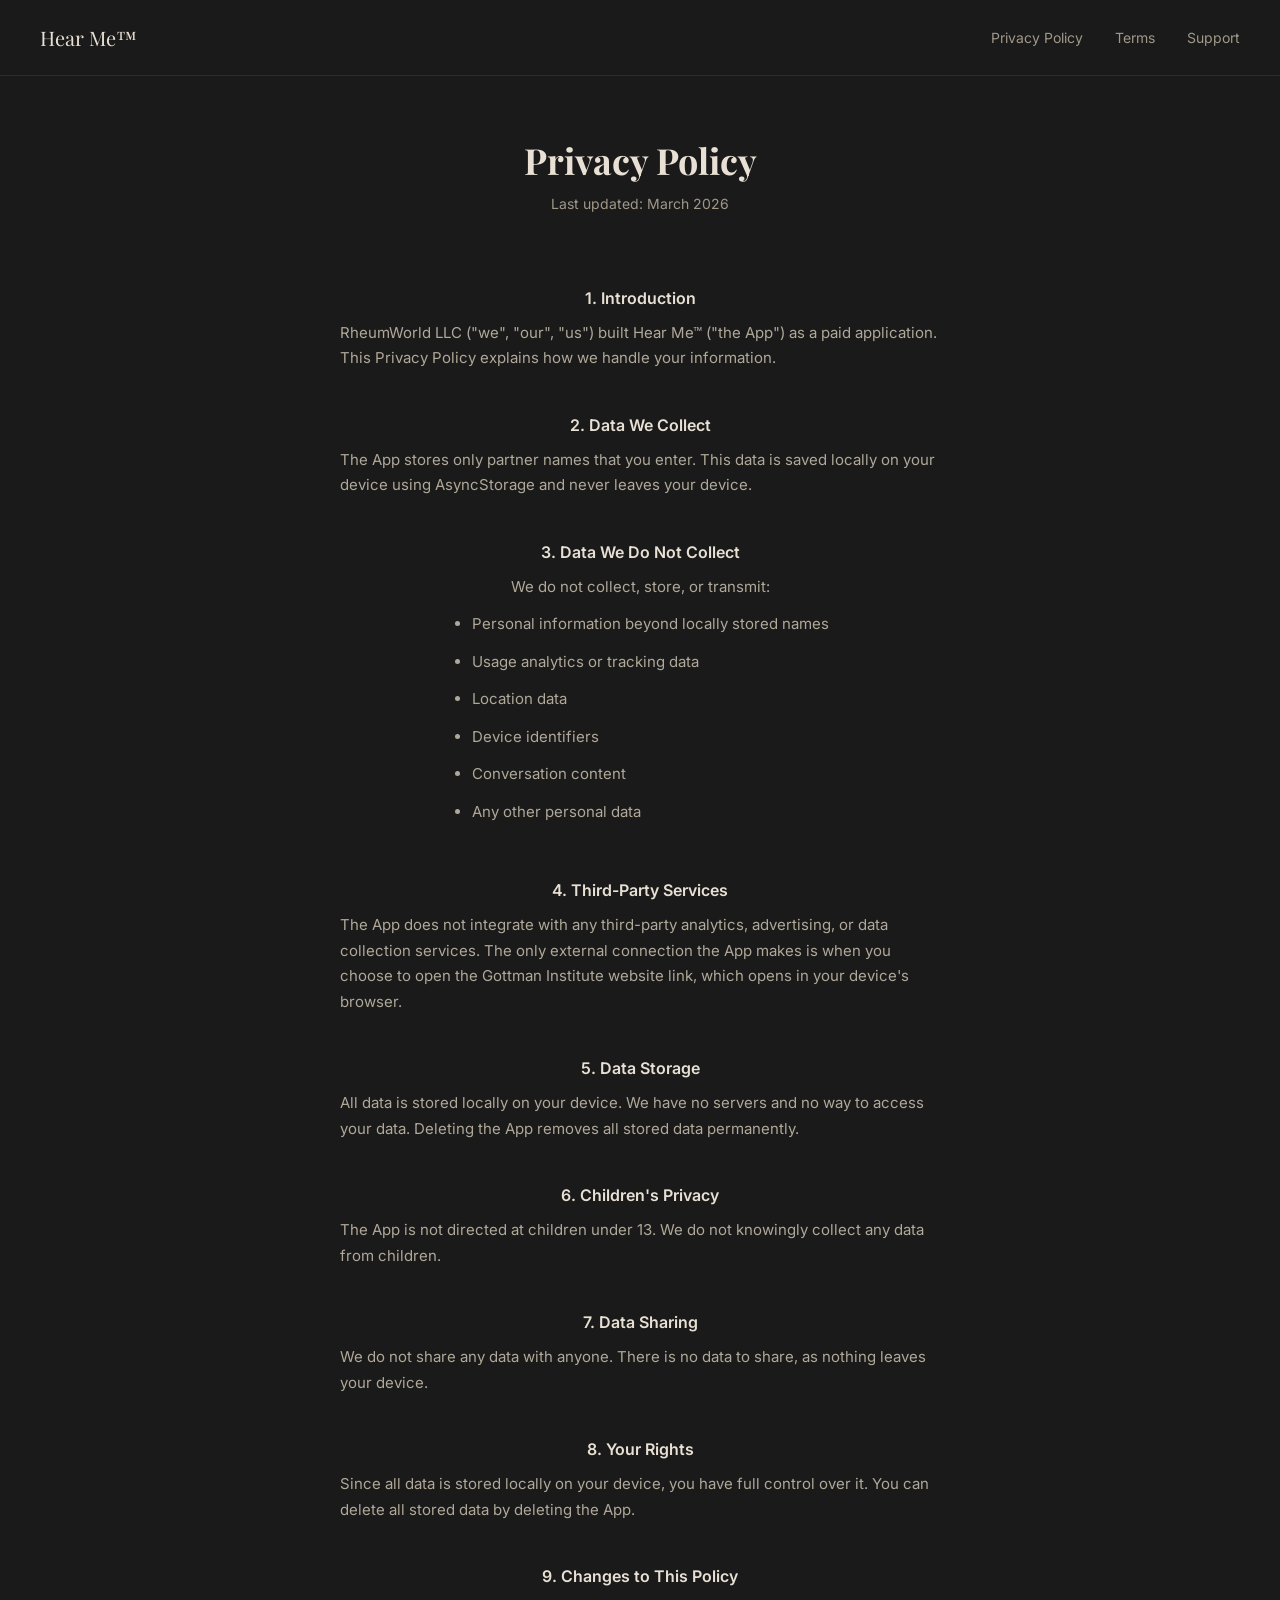
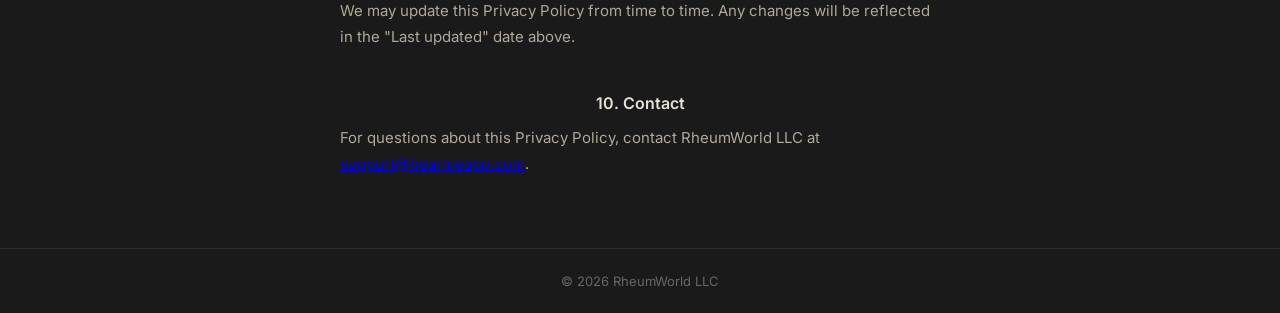
==== privacy.html @ 3414c8a2 "initial site with privacy policy, terms, and support pages" ====
<!DOCTYPE html>
<html lang="en">
<head>
  <meta charset="UTF-8">
  <meta name="viewport" content="width=device-width, initial-scale=1.0">
  <title>Privacy Policy - Hear Me™</title>
  <link rel="preconnect" href="https://fonts.googleapis.com">
  <link href="https://fonts.googleapis.com/css2?family=Playfair+Display:wght@700&family=Inter:wght@300;400;500;600&display=swap" rel="stylesheet">
  <link rel="stylesheet" href="style.css">
</head>
<body>
  <nav>
    <a href="/" class="nav-brand">Hear Me™</a>
    <div class="nav-links">
      <a href="/privacy.html">Privacy Policy</a>
      <a href="/terms.html">Terms</a>
      <a href="/support.html">Support</a>
    </div>
  </nav>

  <main class="legal">
    <h1>Privacy Policy</h1>
    <p class="updated">Last updated: March 2026</p>

    <h2>1. Introduction</h2>
    <p>RheumWorld LLC ("we", "our", "us") built Hear Me™ ("the App") as a paid application. This Privacy Policy explains how we handle your information.</p>

    <h2>2. Data We Collect</h2>
    <p>The App stores only partner names that you enter. This data is saved locally on your device using AsyncStorage and never leaves your device.</p>

    <h2>3. Data We Do Not Collect</h2>
    <p>We do not collect, store, or transmit:</p>
    <ul>
      <li>Personal information beyond locally stored names</li>
      <li>Usage analytics or tracking data</li>
      <li>Location data</li>
      <li>Device identifiers</li>
      <li>Conversation content</li>
      <li>Any other personal data</li>
    </ul>

    <h2>4. Third-Party Services</h2>
    <p>The App does not integrate with any third-party analytics, advertising, or data collection services. The only external connection the App makes is when you choose to open the Gottman Institute website link, which opens in your device's browser.</p>

    <h2>5. Data Storage</h2>
    <p>All data is stored locally on your device. We have no servers and no way to access your data. Deleting the App removes all stored data permanently.</p>

    <h2>6. Children's Privacy</h2>
    <p>The App is not directed at children under 13. We do not knowingly collect any data from children.</p>

    <h2>7. Data Sharing</h2>
    <p>We do not share any data with anyone. There is no data to share, as nothing leaves your device.</p>

    <h2>8. Your Rights</h2>
    <p>Since all data is stored locally on your device, you have full control over it. You can delete all stored data by deleting the App.</p>

    <h2>9. Changes to This Policy</h2>
    <p>We may update this Privacy Policy from time to time. Any changes will be reflected in the "Last updated" date above.</p>

    <h2>10. Contact</h2>
    <p>For questions about this Privacy Policy, contact RheumWorld LLC at <a href="mailto:support@hearmeapp.com">support@hearmeapp.com</a>.</p>
  </main>

  <footer>
    <p>&copy; 2026 RheumWorld LLC</p>
  </footer>
</body>
</html>
---- style.css ----
* {
  margin: 0;
  padding: 0;
  box-sizing: border-box;
}

body {
  font-family: 'Inter', -apple-system, sans-serif;
  background-color: #1a1a1a;
  color: #e8e0d4;
  min-height: 100vh;
  display: flex;
  flex-direction: column;
}

nav {
  display: flex;
  justify-content: space-between;
  align-items: center;
  padding: 24px 40px;
  border-bottom: 1px solid rgba(255, 255, 255, 0.08);
}

.nav-brand {
  font-family: 'Playfair Display', serif;
  font-size: 20px;
  color: #e8e0d4;
  text-decoration: none;
}

.nav-links {
  display: flex;
  gap: 32px;
}

.nav-links a {
  color: #a09888;
  text-decoration: none;
  font-size: 14px;
  font-weight: 400;
  transition: color 0.2s;
}

.nav-links a:hover {
  color: #c9a84c;
}

main {
  flex: 1;
  display: flex;
  flex-direction: column;
  justify-content: center;
  align-items: center;
  padding: 40px;
}

.hero h1 {
  font-family: 'Playfair Display', serif;
  font-size: 64px;
  font-weight: 700;
  text-align: center;
  margin-bottom: 8px;
}

.hero .subtitle {
  font-size: 18px;
  color: #a09888;
  text-align: center;
  margin-bottom: 32px;
  letter-spacing: 0.5px;
}

.hero .description {
  font-size: 16px;
  color: #a09888;
  text-align: center;
  max-width: 400px;
}

/* Legal pages */
.legal {
  max-width: 680px;
  margin: 0 auto;
  padding: 60px 40px;
}

.legal h1 {
  font-family: 'Playfair Display', serif;
  font-size: 36px;
  margin-bottom: 8px;
}

.legal .updated {
  font-size: 14px;
  color: #a09888;
  margin-bottom: 40px;
}

.legal h2 {
  font-size: 16px;
  font-weight: 600;
  color: #e8e0d4;
  margin-top: 32px;
  margin-bottom: 12px;
}

.legal p, .legal li {
  font-size: 15px;
  line-height: 1.7;
  color: #b0a898;
  margin-bottom: 12px;
}

.legal ul {
  padding-left: 20px;
  margin-bottom: 12px;
}

/* Support page */
.support {
  max-width: 680px;
  margin: 0 auto;
  padding: 60px 40px;
}

.support h1 {
  font-family: 'Playfair Display', serif;
  font-size: 36px;
  margin-bottom: 8px;
}

.support .subtitle {
  font-size: 16px;
  color: #a09888;
  margin-bottom: 40px;
}

.support h2 {
  font-size: 16px;
  font-weight: 600;
  margin-top: 32px;
  margin-bottom: 12px;
}

.support p {
  font-size: 15px;
  line-height: 1.7;
  color: #b0a898;
  margin-bottom: 12px;
}

.support a {
  color: #c9a84c;
  text-decoration: none;
}

.support a:hover {
  text-decoration: underline;
}

footer {
  text-align: center;
  padding: 24px;
  font-size: 13px;
  color: #666;
  border-top: 1px solid rgba(255, 255, 255, 0.08);
}

@media (max-width: 600px) {
  nav {
    padding: 16px 20px;
  }

  .nav-links {
    gap: 20px;
  }

  .hero h1 {
    font-size: 42px;
  }

  .legal, .support {
    padding: 40px 20px;
  }

  .legal h1, .support h1 {
    font-size: 28px;
  }
}
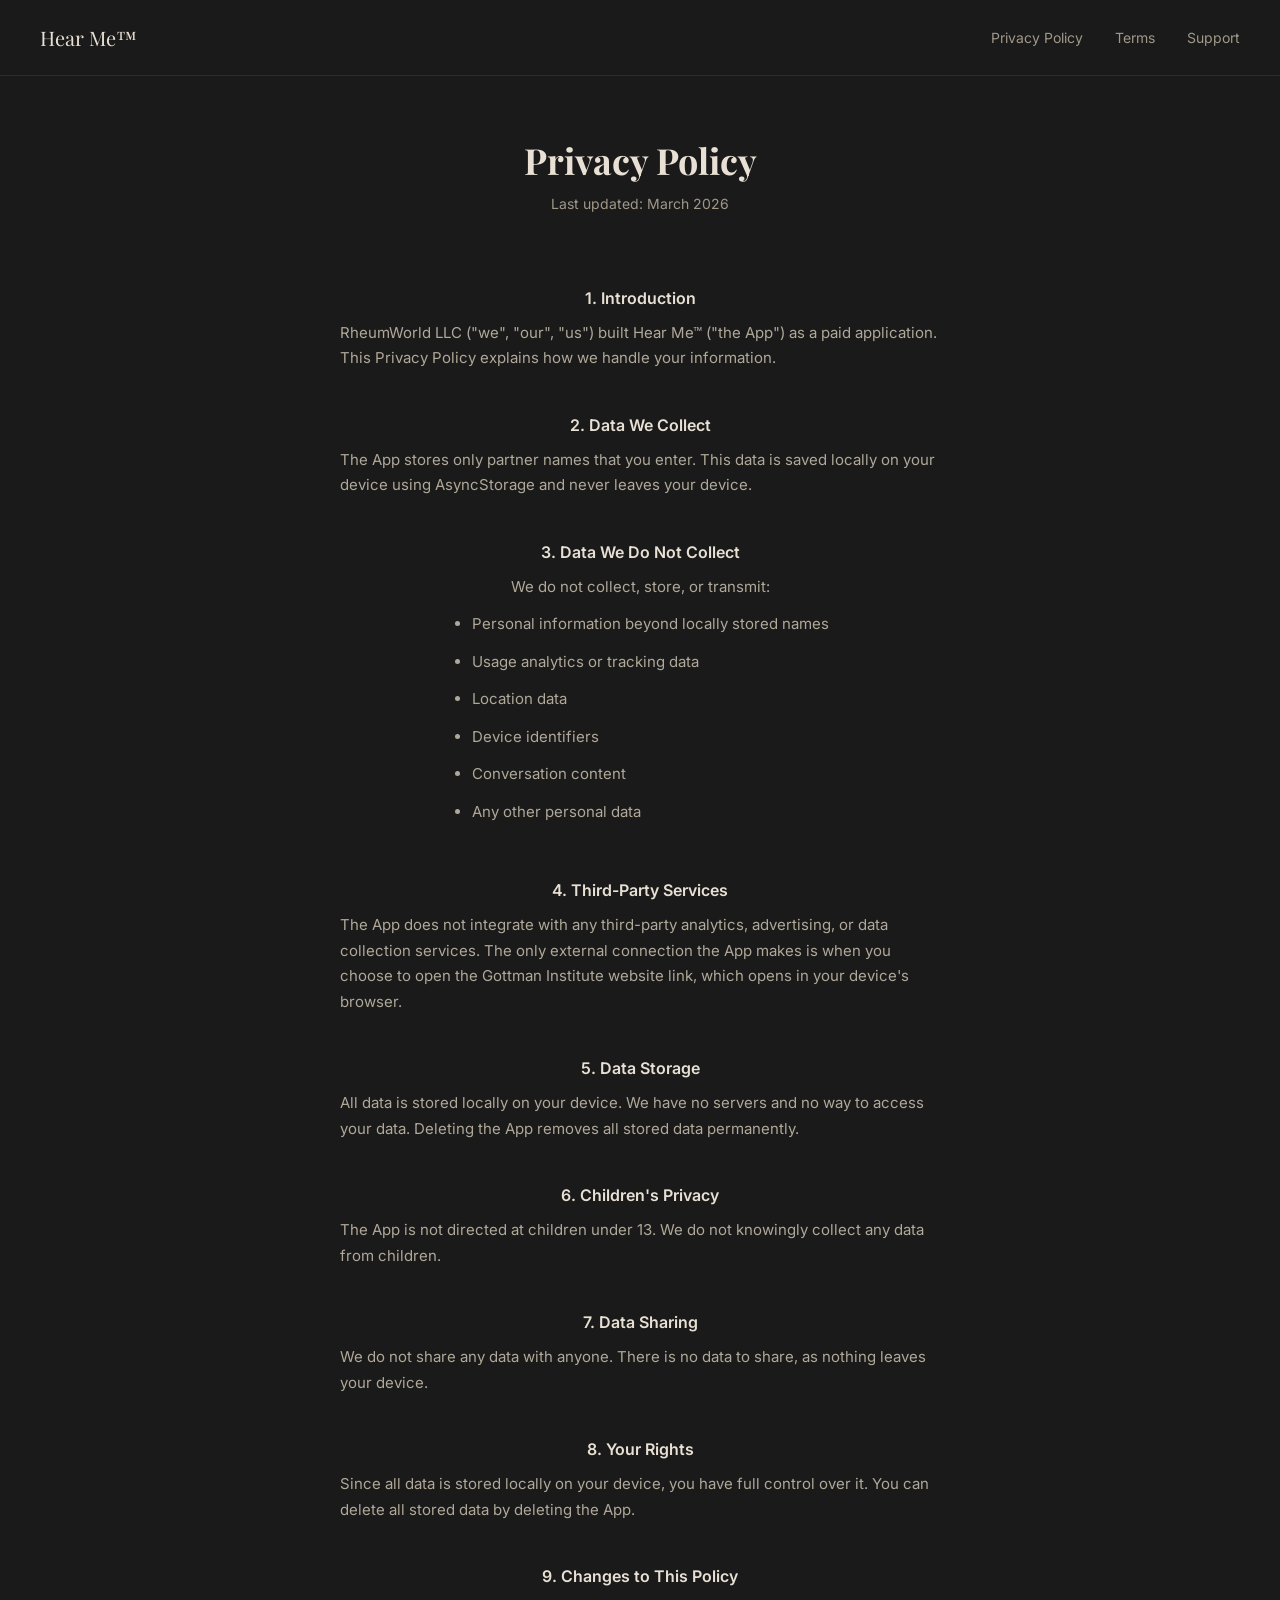
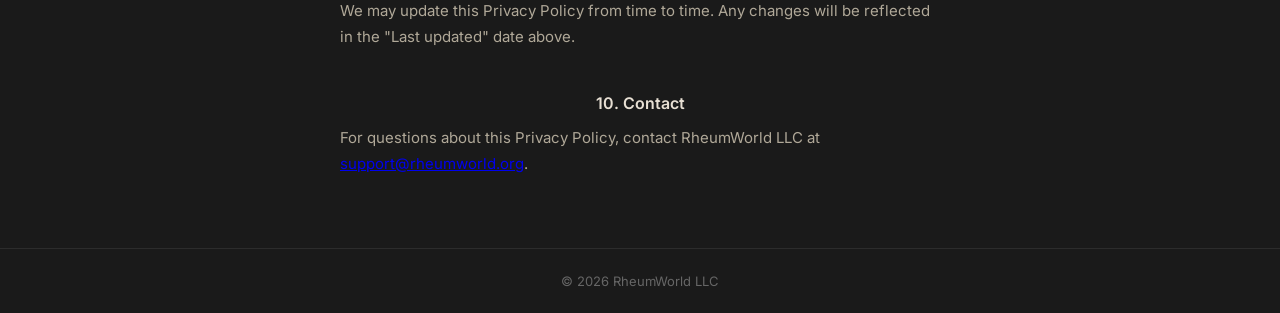
==== commit f2e1f6ea: "update support email to support@rheumworld.org" ====
--- a/privacy.html
+++ b/privacy.html
@@ -58,7 +58,7 @@
     <p>We may update this Privacy Policy from time to time. Any changes will be reflected in the "Last updated" date above.</p>
 
     <h2>10. Contact</h2>
-    <p>For questions about this Privacy Policy, contact RheumWorld LLC at <a href="mailto:support@hearmeapp.com">support@hearmeapp.com</a>.</p>
+    <p>For questions about this Privacy Policy, contact RheumWorld LLC at <a href="mailto:support@rheumworld.org">support@rheumworld.org</a>.</p>
   </main>
 
   <footer>
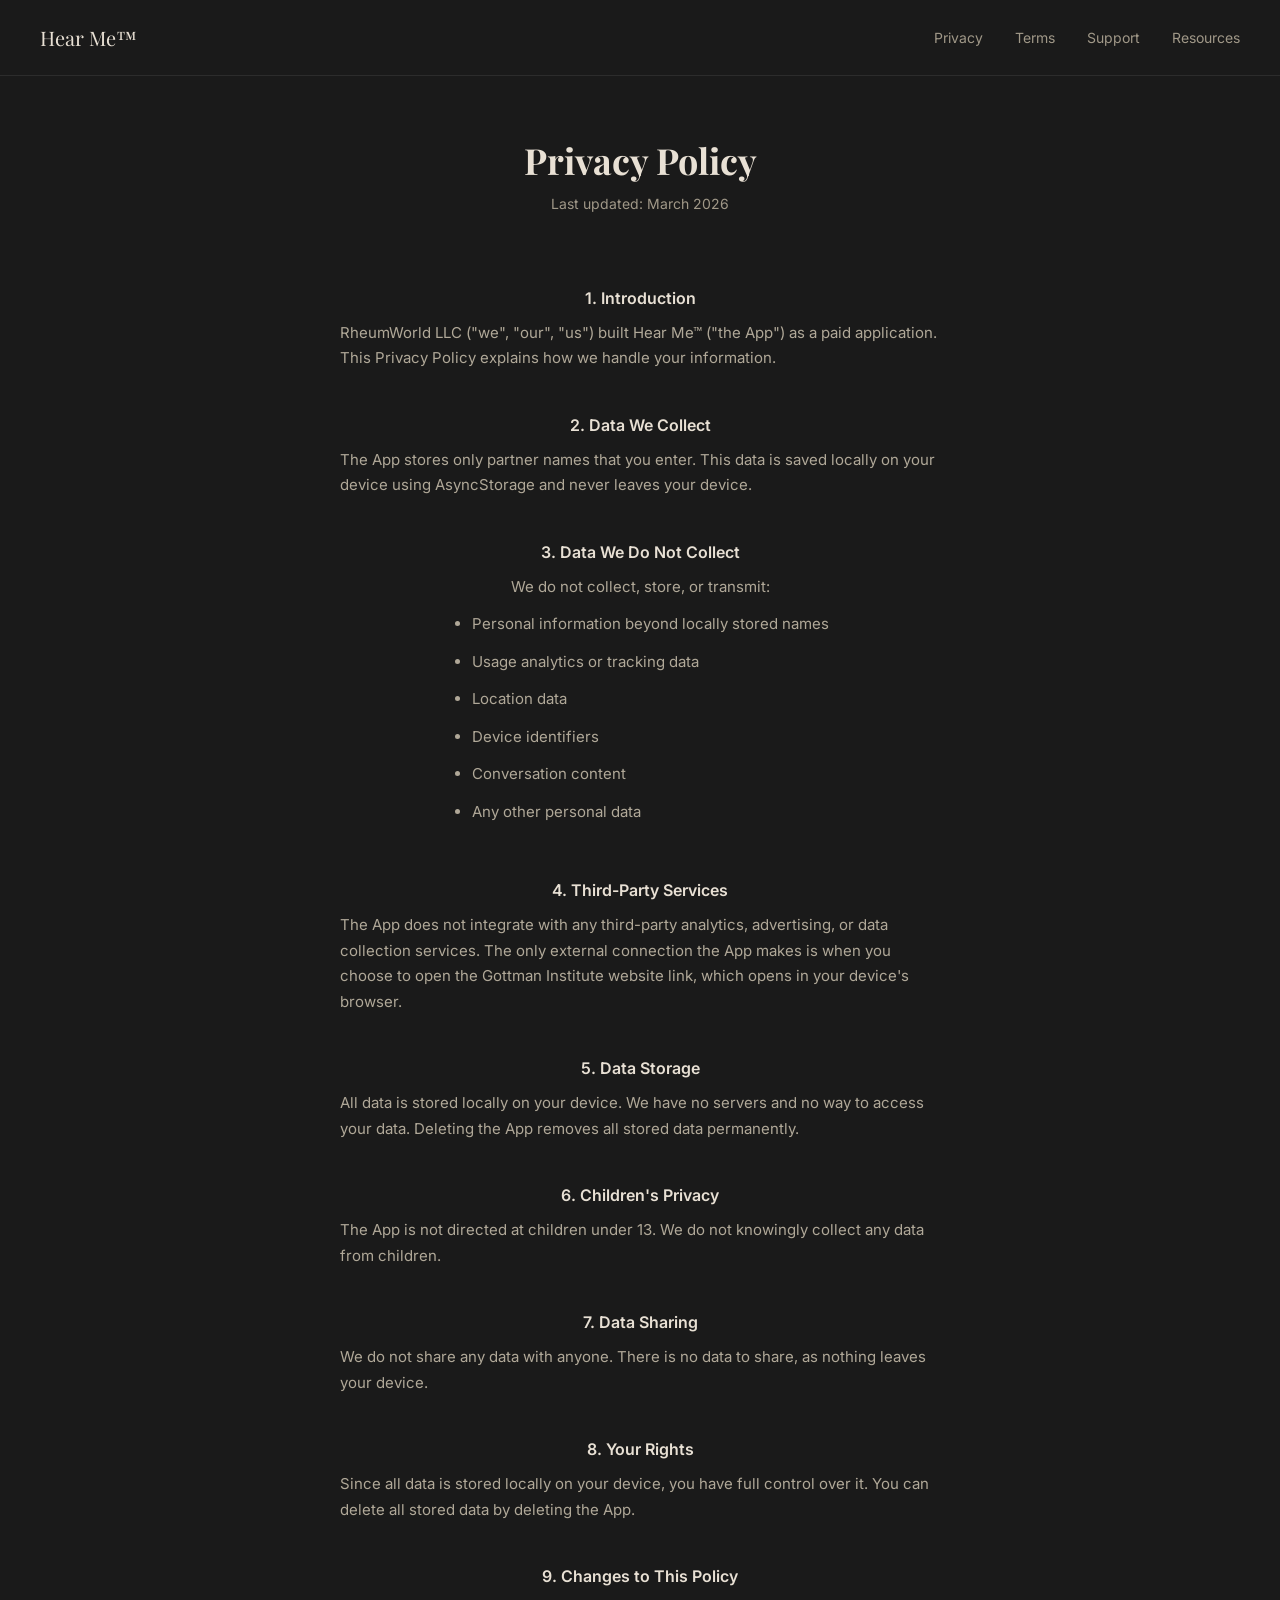
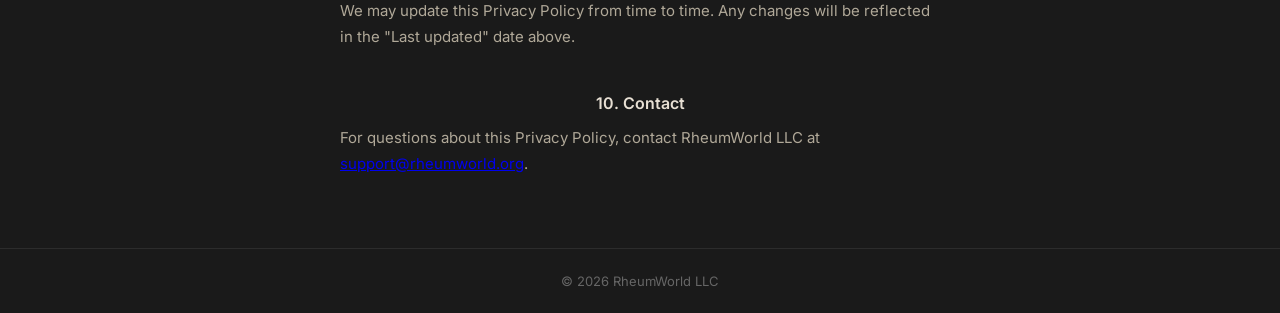
==== commit 4cfa6ada: "move resources to its own page, add nav link across all pages" ====
--- a/privacy.html
+++ b/privacy.html
@@ -12,9 +12,10 @@
   <nav>
     <a href="/" class="nav-brand">Hear Me™</a>
     <div class="nav-links">
-      <a href="/privacy.html">Privacy Policy</a>
+      <a href="/privacy.html">Privacy</a>
       <a href="/terms.html">Terms</a>
       <a href="/support.html">Support</a>
+      <a href="/resources.html">Resources</a>
     </div>
   </nav>
 
--- a/style.css
+++ b/style.css
@@ -158,6 +158,32 @@
   text-decoration: underline;
 }
 
+.support ul {
+  padding-left: 20px;
+  margin-bottom: 12px;
+}
+
+.support li {
+  font-size: 15px;
+  line-height: 1.7;
+  color: #b0a898;
+  margin-bottom: 8px;
+}
+
+.support li a {
+  color: #c9a84c;
+}
+
+.support h3 {
+  font-size: 15px;
+  font-weight: 600;
+  color: #c9a84c;
+  margin-top: 24px;
+  margin-bottom: 12px;
+  letter-spacing: 0.5px;
+  text-transform: uppercase;
+}
+
 footer {
   text-align: center;
   padding: 24px;
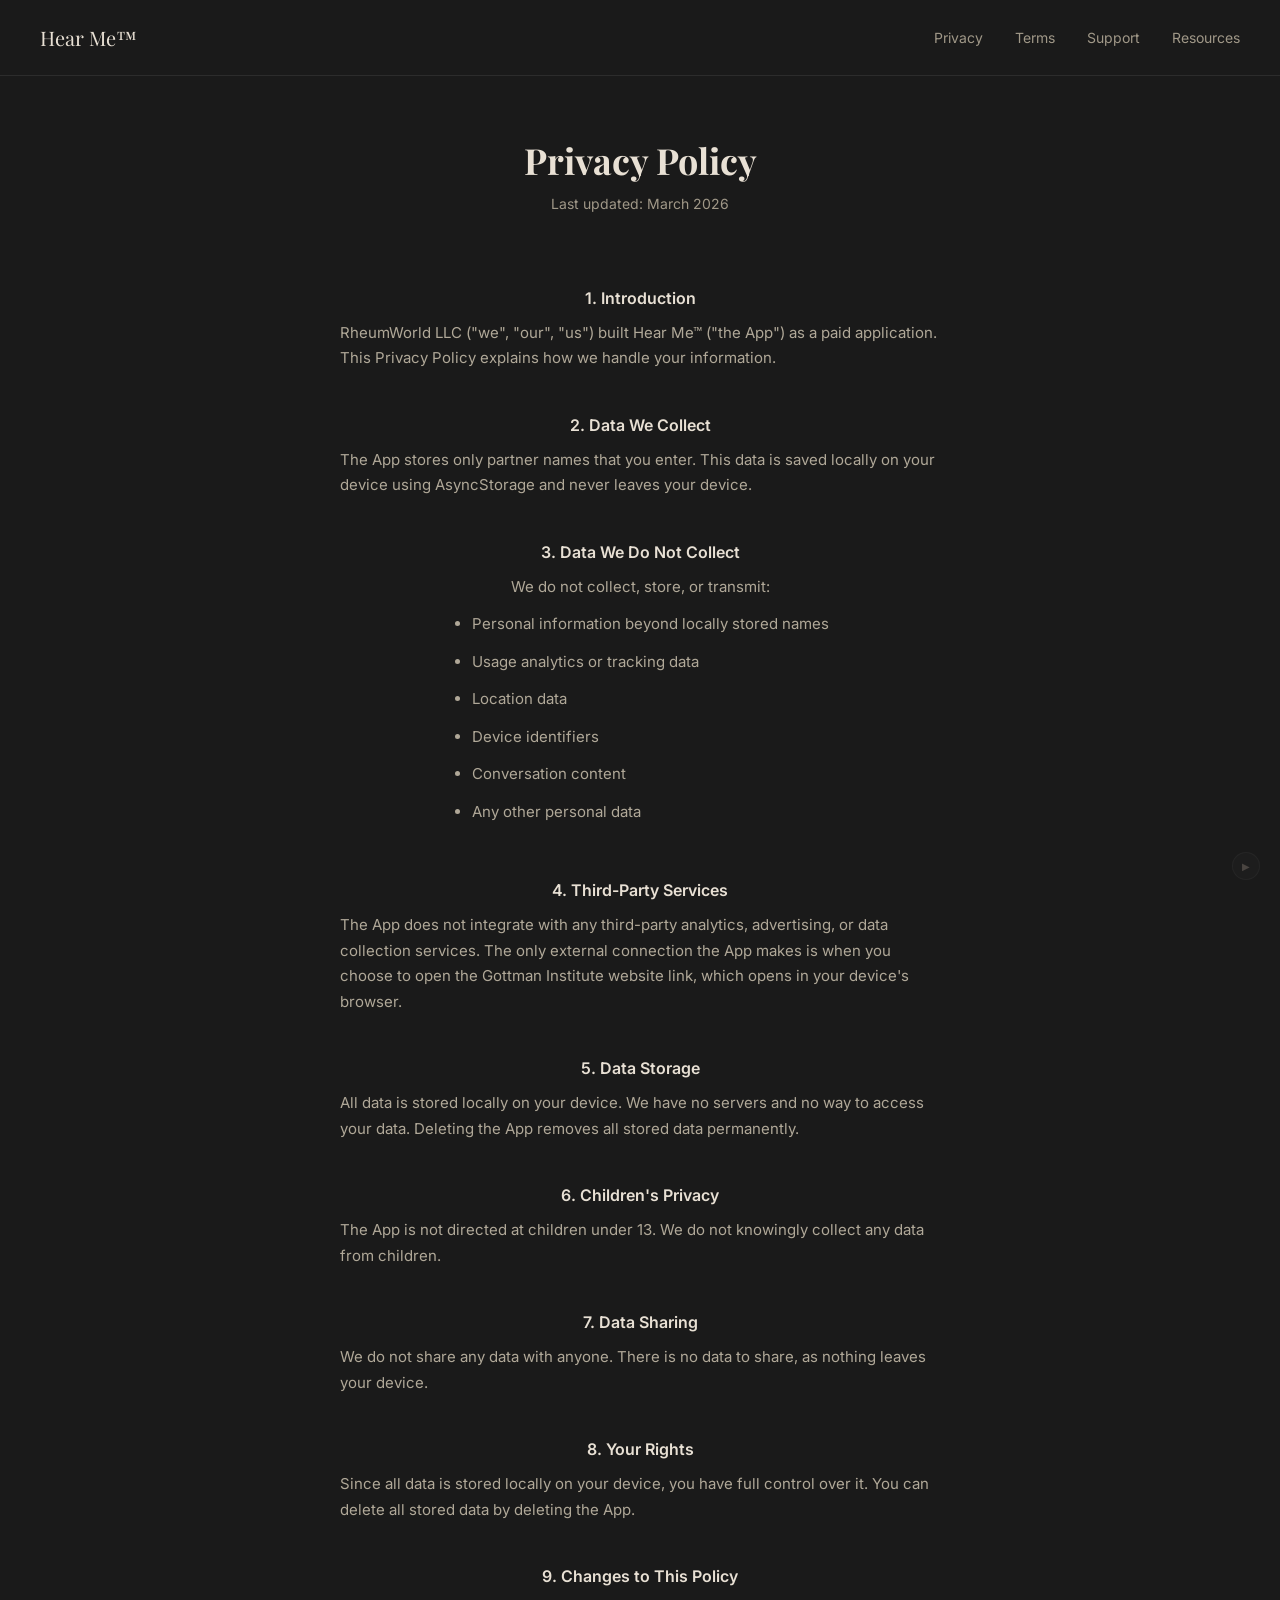
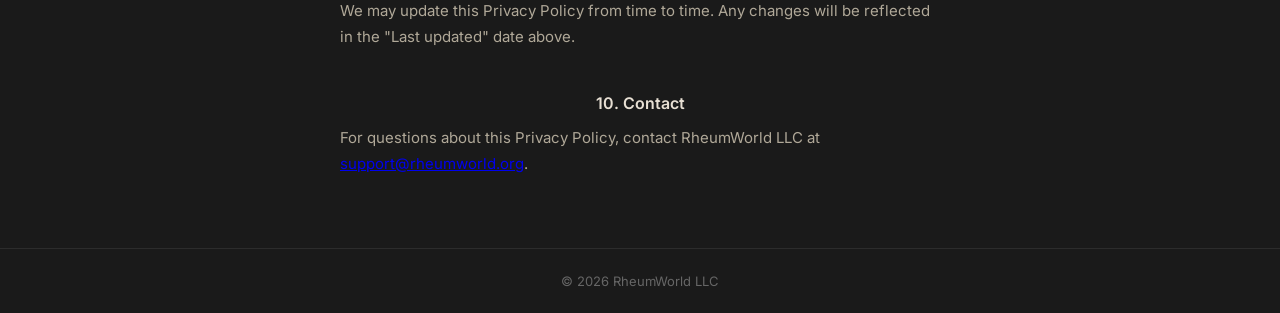
==== commit 261bc347: "music persists across all pages, smaller button in bottom right" ====
--- a/privacy.html
+++ b/privacy.html
@@ -62,6 +62,7 @@
     <p>For questions about this Privacy Policy, contact RheumWorld LLC at <a href="mailto:support@rheumworld.org">support@rheumworld.org</a>.</p>
   </main>
 
+  <script src="music.js"></script>
   <footer>
     <p>&copy; 2026 RheumWorld LLC</p>
   </footer>
--- a/style.css
+++ b/style.css
@@ -77,6 +77,38 @@
   max-width: 400px;
 }
 
+.hero .platforms {
+  font-size: 14px;
+  color: #7a7068;
+  text-align: center;
+  margin-top: 24px;
+  letter-spacing: 0.3px;
+}
+
+.music-toggle {
+  position: fixed;
+  bottom: 20px;
+  right: 20px;
+  width: 28px;
+  height: 28px;
+  border-radius: 50%;
+  border: 1px solid rgba(255, 255, 255, 0.08);
+  background: rgba(255, 255, 255, 0.03);
+  color: #7a7068;
+  font-size: 10px;
+  cursor: pointer;
+  display: flex;
+  align-items: center;
+  justify-content: center;
+  transition: opacity 0.2s;
+  z-index: 100;
+  opacity: 0.5;
+}
+
+.music-toggle:hover {
+  opacity: 1;
+}
+
 /* Legal pages */
 .legal {
   max-width: 680px;
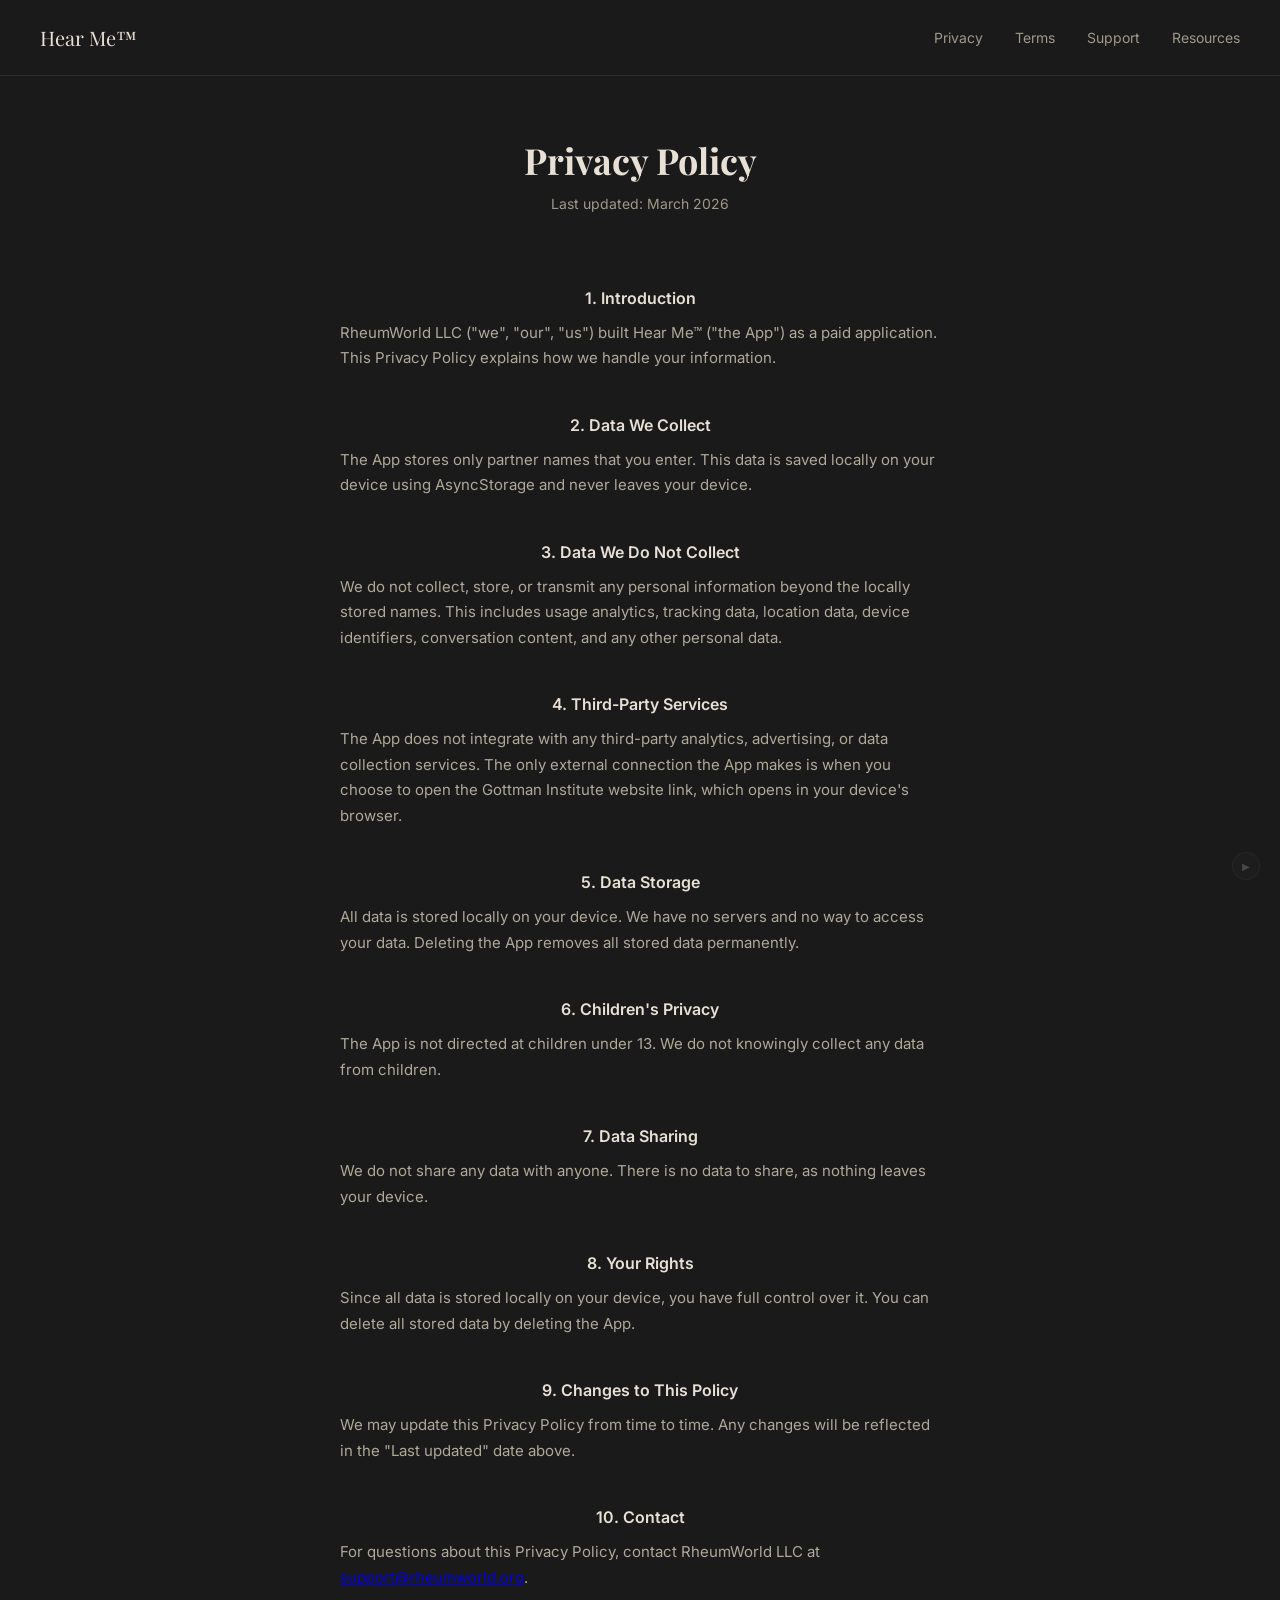
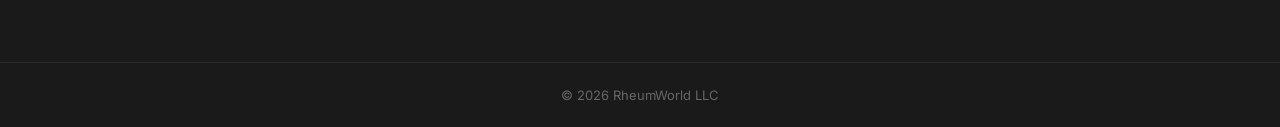
==== commit 6a251ce5: "clean up privacy policy section 3 formatting Co-Authored-By: Claude Opus 4.6 <noreply@anthropic.com>" ====
--- a/privacy.html
+++ b/privacy.html
@@ -30,15 +30,7 @@
     <p>The App stores only partner names that you enter. This data is saved locally on your device using AsyncStorage and never leaves your device.</p>
 
     <h2>3. Data We Do Not Collect</h2>
-    <p>We do not collect, store, or transmit:</p>
-    <ul>
-      <li>Personal information beyond locally stored names</li>
-      <li>Usage analytics or tracking data</li>
-      <li>Location data</li>
-      <li>Device identifiers</li>
-      <li>Conversation content</li>
-      <li>Any other personal data</li>
-    </ul>
+    <p>We do not collect, store, or transmit any personal information beyond the locally stored names. This includes usage analytics, tracking data, location data, device identifiers, conversation content, and any other personal data.</p>
 
     <h2>4. Third-Party Services</h2>
     <p>The App does not integrate with any third-party analytics, advertising, or data collection services. The only external connection the App makes is when you choose to open the Gottman Institute website link, which opens in your device's browser.</p>
--- a/style.css
+++ b/style.css
@@ -83,6 +83,177 @@
   text-align: center;
   margin-top: 24px;
   letter-spacing: 0.3px;
+}
+
+/* How it works */
+.how-it-works {
+  width: 100%;
+  max-width: 640px;
+  margin-top: 64px;
+  text-align: center;
+}
+
+.how-it-works h2 {
+  font-family: 'Playfair Display', serif;
+  font-size: 28px;
+  margin-bottom: 32px;
+  color: #e8e0d4;
+}
+
+.steps {
+  display: flex;
+  flex-direction: column;
+  gap: 24px;
+  text-align: left;
+}
+
+.step {
+  display: flex;
+  align-items: flex-start;
+  gap: 16px;
+}
+
+.step-number {
+  flex-shrink: 0;
+  width: 32px;
+  height: 32px;
+  border-radius: 50%;
+  background: #c9a84c;
+  color: #1a1a1a;
+  font-weight: 600;
+  font-size: 14px;
+  display: flex;
+  align-items: center;
+  justify-content: center;
+}
+
+.step h3 {
+  font-size: 16px;
+  font-weight: 600;
+  color: #e8e0d4;
+  margin-bottom: 4px;
+}
+
+.step p {
+  font-size: 14px;
+  color: #a09888;
+  line-height: 1.6;
+}
+
+/* Emotional journey section */
+.journey-section {
+  width: 100%;
+  max-width: 480px;
+  margin-top: 64px;
+  text-align: center;
+}
+
+.journey-section h2 {
+  font-family: 'Playfair Display', serif;
+  font-size: 24px;
+  color: #e8e0d4;
+  margin-bottom: 16px;
+}
+
+.journey-section p {
+  font-size: 15px;
+  color: #a09888;
+  line-height: 1.7;
+}
+
+/* Screenshot carousel */
+.carousel {
+  position: relative;
+  width: 100%;
+  max-width: 300px;
+  margin-top: 48px;
+  user-select: none;
+}
+
+.carousel-track {
+  overflow: hidden;
+  border-radius: 24px;
+  touch-action: pan-y;
+}
+
+.carousel-slide {
+  display: none;
+}
+
+.carousel-slide.active {
+  display: block;
+}
+
+.carousel-slide img {
+  width: 100%;
+  height: auto;
+  display: block;
+  border-radius: 24px;
+}
+
+.carousel-btn {
+  position: absolute;
+  top: 50%;
+  transform: translateY(-50%);
+  background: rgba(0, 0, 0, 0.5);
+  border: 1px solid rgba(255, 255, 255, 0.1);
+  color: #e8e0d4;
+  width: 36px;
+  height: 36px;
+  border-radius: 50%;
+  font-size: 20px;
+  cursor: pointer;
+  display: flex;
+  align-items: center;
+  justify-content: center;
+  transition: background 0.2s;
+  z-index: 2;
+}
+
+.carousel-btn:hover {
+  background: rgba(0, 0, 0, 0.7);
+}
+
+.carousel-prev {
+  left: -48px;
+}
+
+.carousel-next {
+  right: -48px;
+}
+
+.carousel-dots {
+  display: flex;
+  justify-content: center;
+  gap: 8px;
+  margin-top: 16px;
+}
+
+.carousel-dot {
+  width: 8px;
+  height: 8px;
+  border-radius: 50%;
+  background: rgba(255, 255, 255, 0.15);
+  cursor: pointer;
+  transition: background 0.2s;
+}
+
+.carousel-dot.active {
+  background: #c9a84c;
+}
+
+@media (max-width: 600px) {
+  .carousel {
+    max-width: 260px;
+  }
+
+  .carousel-prev {
+    left: -40px;
+  }
+
+  .carousel-next {
+    right: -40px;
+  }
 }
 
 .music-toggle {
